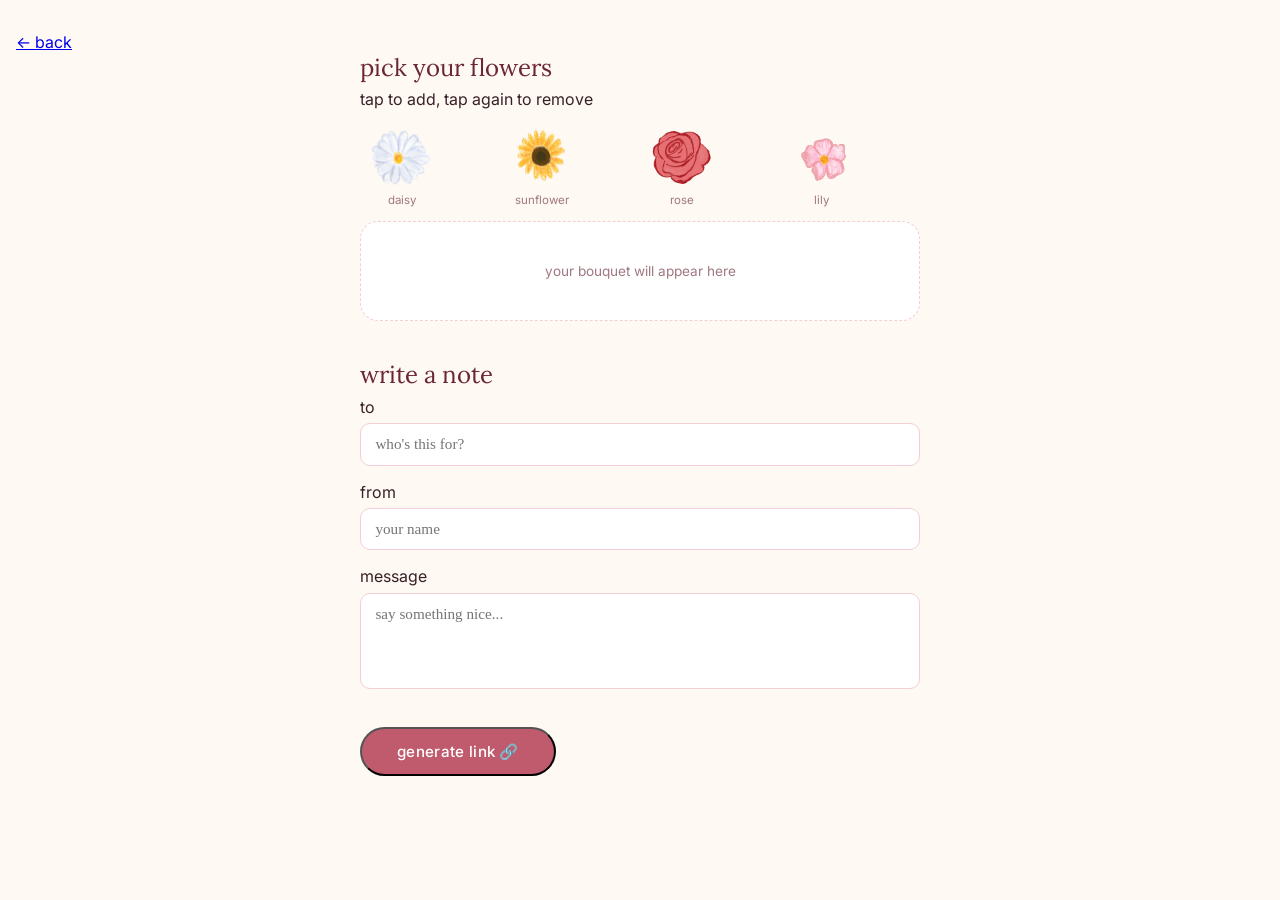
==== bouquet.html @ 5916d431 "initial commit - landing page and bouquet builder" ====
<!DOCTYPE html>
<html lang="en">
<head>
  <meta charset="UTF-8" />
  <meta name="viewport" content="width=device-width, initial-scale=1.0"/>
  <title>make a bouquet — digital flowers</title>
  <link href="https://fonts.googleapis.com/css2?family=Lora:ital,wght@0,400;0,600;1,400&family=Inter:wght@300;400;500&display=swap" rel="stylesheet" />
  <link rel="stylesheet" href="style.css" />
</head>
<body class="builder-page">

  <a href="index.html" class="back-link">← back</a>

  <div class="builder">
    <section class="step">
      <h2>pick your flowers</h2>
      <p class="step-hint">tap to add, tap again to remove</p>
<div class="flower-picker">

  <div class="flower-card" data-flower="daisy">
    <button class="flower-opt" data-flower="daisy">
      <img src="daisy.png.png" alt="daisy" />
      <span>daisy</span>
    </button>
    <div class="flower-controls" hidden>
      <button class="minus-btn" data-flower="daisy">-</button>
      <span class="flower-count" data-flower="daisy">1</span>
      <button class="plus-btn" data-flower="daisy">+</button>
    </div>
  </div>

  <div class="flower-card" data-flower="sunflower">
    <button class="flower-opt" data-flower="sunflower">
      <img src="sunflower.png.png" alt="sunflower" />
      <span>sunflower</span>
    </button>
    <div class="flower-controls" hidden>
      <button class="minus-btn" data-flower="sunflower">-</button>
      <span class="flower-count" data-flower="sunflower">1</span>
      <button class="plus-btn" data-flower="sunflower">+</button>
    </div>
  </div>

  <div class="flower-card" data-flower="rose">
    <button class="flower-opt" data-flower="rose">
      <img src="rose.png.png" alt="rose" />
      <span>rose</span>
    </button>
    <div class="flower-controls" hidden>
      <button class="minus-btn" data-flower="rose">-</button>
      <span class="flower-count" data-flower="rose">1</span>
      <button class="plus-btn" data-flower="rose">+</button>
    </div>
  </div>

  <div class="flower-card" data-flower="lily">
    <button class="flower-opt" data-flower="lily">
      <img src="lily.png.png" alt="lily" />
      <span>lily</span>
    </button>
    <div class="flower-controls" hidden>
      <button class="minus-btn" data-flower="lily">-</button>
      <span class="flower-count" data-flower="lily">1</span>
      <button class="plus-btn" data-flower="lily">+</button>
    </div>
  </div>
</div>
    <div class="bouquet-preview" id="preview">
      <p class="preview-empty" id="empty-msg">your bouquet will appear here </p>
    </div>

    <section class="step">
      <h2>write a note</h2>

      <div class="field">
        <label for="to">to</label>
        <input type="text" id="to" placeholder="who's this for?" maxlength="40"/>
      </div>
      <div class="field">
        <label for="from">from</label>
        <input type="text" id="from" placeholder="your name" maxlength="40"/>
      </div>
      <div class="field">
        <label for="msg">message</label>
        <textarea id="msg" placeholder="say something nice..." maxlength="300" rows="4"></textarea>
      </div>
    </section>

    <section class="step">
      <button class="btn" id="generate-btn">generate link 🔗</button>

      <div class="link-box" id="link-box" hidden>
        <p class="link-label">your bouquet link</p>
        <div class="link-row">
          <input type="text" id="link-output" readonly/>
          <button class="copy-btn" id="copy-btn">copy</button>
        </div>
        <p class="copied-msg" id="copied-msg">copied! 🌸</p>
      </div>
    </section>

  </div>

  <script src="bouquet.js"></script>
</body>
</html>
---- style.css ----
:root {
    --cream: #fef9f2;
    --blush: #f5cdd6;
    --rose: #bf5b6d;
    --deep: #6b2535;
    --text: #382028;
    --muted: #a07880;
    --white: #ffffff;
}
*, *::before, *::after {
  box-sizing: border-box;
  margin: 0;
  padding: 0;
}

body {
    font-family: 'Inter', sans-serif;
    background: var(--cream);
    color: var(--text);
    min-height: 100vh;
    display: flex;
    flex-direction: column;
    align-items: center;
    justify-content: center;
    overflow: hidden;
    position:relative;
}
main {
    text-align: center;
    z-index: 1;
    padding: 2rem;
}
.label {
    font-size: 0.78rem;
    letter-spacing: 0.18em;
    text-transform: uppercase;
    color: var(--muted);
    margin-bottom: 1.3rem;
}

h1{
    font-family: 'Lora', serif;
    font-size: clamp(3rem, 9vw, 6.5rem);
    line-height: 1.08;
    color: var(--deep);
    margin-bottom: 1.4rem;
}
h1 em {
    font-style: italic;
    color: var(--rose);
}
.sub{
    font-size: 1rem;
    color: var(--muted);
    line-height: 1.8;
    margin-bottom: 2.4rem;
    font-weight: 300;
}
.btn {
    display: inline-block;
    text-decoration: none;
    padding: 0.8rem 2.2rem;
    background: var(--rose);
    color: var(--white);
    border-radius: 999px;
    font-family: 'Inter', sans-serif;
    font-size: 0.95rem;
    font-weight: 500;
    letter-spacing: 0.02em;
    transition: transform 0.15s ease, box shadow 0.15s ease;
}
.btn:hover {
    transform: translateY(-2px);
    box-shadow: 0 8px 24px rgba(191, 91, 109, 0.28);
}
.btn:active {
    transform: translateY(0);
}
.bg-flowers {
    position: fixed;
    inset: 0;
    pointer-events: none;
    z-index: 0;
}
.bg-flowers span {
    position: absolute;
    bottom: -4rem;
    left: var(--x);
    font-size: var(--size);
    opacity: 0;
    animation: drift 10s var(--delay) infinite ease-in-out;
}
@keyframes drift {
    0%   { transform: translateY(0) rotate(0deg);   opacity: 0; }
  8%   { opacity: 0.6; }
  92%  { opacity: 0.4; }
  100% { transform: translateY(-115vh) rotate(20deg); opacity: 0; }
}
footer {
    position: fixed;
    bottom: 1.4rem;
    font-size: 0.78rem;
    color: var(--muted);
    z-index: 1;
}
footer a{
    color: var(--rose);
    text-decoration: none;
}
footer a:hover{
    text-decoration: underline;
}

body.builder-page {
    display: block;
    overflow-y: auto;
    align-items: unset;
    justify-content: unset;
    padding: 2rem 1rem 4rem;
}
.backlink {
    display: inline-block;
    color: var(--muted);
    text-decoration: none;
    font-size: 0.85rem;
    margin-bottom: 2rem;
    padding-left: 0.5rem;
    transition: color 0.15s}

.back-link:hover {
    color: var(--rose);
}
.builder {
    max-width: 560px;
    margin: 0 auto;
}
.step {
    margin-bottom: 2.4rem;
}
.step h2{
    font-family: 'Lora', serif;
    font-size: 1.5rem;
    color: var(--deep);
    margin-bottom: 0.4rem;
    font-weight: 400;
}
.flower-picker {
  display: grid;
  grid-template-columns: repeat(4,1fr);
}
.flower-opt { 
    background: transparent;
    border: 1.5 px colid var(--blush);
    border-radius: 14px;
    padding: 0.9rem 0.6rem;
    cursor: pointer;
    display: flex;
    flex-direction: column;
    align-items: center;
    gap: 0.3rem;
    font-size: 1.8rem;
    transition: border-color 0.15s, background 0.15s, transform 0.1s;
}
.flower-opt span {
    font-family: 'Inter', sans-serif;
    font-size: 0.72rem;
    color: var(--muted);
}
.flower-opt:hover {
    border-color: var(--rose);
    transform: translateY(-2px);
}
.flower-opt.selected{
    background: #fdeef1;
    border-color: var(--rose);
}
.bouquet-preview {
    background: var(--white);
    border: 1.5px dashed var(--blush);
    border-radius: 18px;
    min-height: 100px;
    padding: 1.2rem;
    margin-bottom: 2.4rem;
    display: flex;
    flex-wrap: wrap;
    gap: 0.4rem;
    align-items: center;
    justify-content: center;
}
.preview-empty {
    font-size: 0.85rem;
    color: var(--muted);
    text-align: center;
    width: 100%;
    display: block;
}
.preview-flower {
    font-size: 2rem;
    animation: pop 0.2 ease;
}
@keyframes pop{ 
    0%   { transform: scale(0.5); opacity: 0; }
  70%  { transform: scale(1.15); }
  100% { transform: scale(1); opacity: 1; }
}
.field {
    display: flex;
    flex-direction: column;
    gap: 0.4rem;
    margin-bottom: 1rem;
}
.field input,
.field textarea {
    font-family: 'Inter, sanserif';
    font-size: 0.95rem;
    color: var(--white);
    border: 1.5px solid var(--blush);
    border-radius: 10px;
    padding: 0.7rem 0.9rem;
    outline: none;
    resize: none;
    transition: border-color 0.15s;
}
.field input:focus,
.field textarea:focus {
    border-color: var(--rose);
}
.link-box {
    margin-top: 1.4rem;
    background: var(--white);
    border: 1.5px solid var(--blush);
    border-radius: 14px;
    padding: 1.2rem;
}
.link-label {
    font-size: 0.78rem;
    text-transform:uppercase;
    letter-spacing: 0.12em;
    color:var(--muted);
    margin-bottom: 0.7rem;
}
.link-row {
    display: flex
    gap: 0.6rem;
}
.link-row input{
    flex: 1;
    font-family: 'Inter', sans-serif;
    font-size: 0.82rem;
    color: var(--muted);
    background: var(--cream);
    border: 1.5px solid var(--blush);
    border-radius: 8px;
    padding: 0.55rem 0.8rem;
    outline: none;
}
.copy-btn{
    background: var(--rose);
    color: var(--white);
    border: none;
    border-radius: 8px;
    padding: 0.55rem 1rem;
    font-family: 'Inter, sans-serif';
    font-size: 0.85rem;
    cursor: pointer;
    transition: opacity 0.15s ;
}
.copy-btn:hover{
    opacity: 0.85;
}
.copied-msg {
    font-size: 0.8rem;
    color: var(--rose);
    margin-top: 0.6rem;
    opacity:0;
    transition: opacity 0.3s;
}
.copied-msg.visible {
opacity 1;
}
.flower-opt img {
    width: 64px;
    height: 64px;
    object-fit: contain;
}
.preview-flower {
    width: 70px;
    height: 70px;
    object-fit: contain;
    animation: pop 0.2s ease;
}
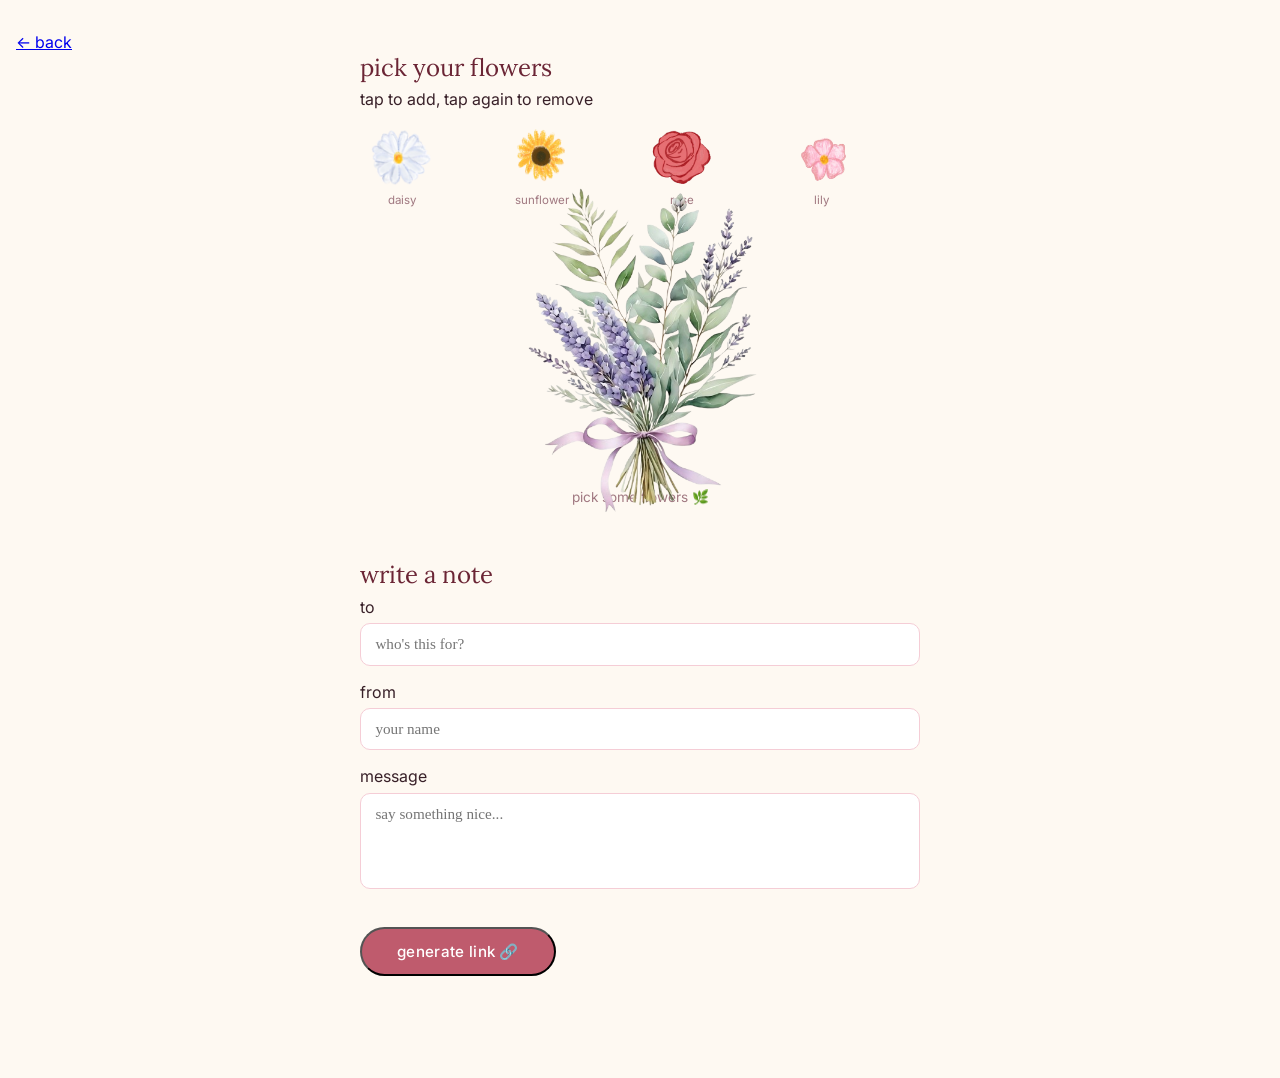
==== commit cfff4bc1: "added leaves to give it a bouquet kinda look" ====
--- a/bouquet.html
+++ b/bouquet.html
@@ -65,8 +65,9 @@
     </div>
   </div>
 </div>
-    <div class="bouquet-preview" id="preview">
-      <p class="preview-empty" id="empty-msg">your bouquet will appear here </p>
+   <div class="bouquet-preview" id="preview">
+  <p class="preview-empty" id="empty-msg">pick some flowers 🌿</p>
+  <img class="greens" src="green.png" alt="greens" />
     </div>
 
     <section class="step">
--- a/style.css
+++ b/style.css
@@ -289,6 +289,41 @@
     object-fit: contain;
     animation: pop 0.2s ease;
 }
-
-
-
+.bouquet-preview {
+    position: relative;
+    min-height: 300px;
+    background: transparent;
+    border: 1.5px; dashed var(--blush);
+    border-radius: 18px;
+    margin-bottom: 2.4rem;
+    display: flex;
+    align-items: flex-end;
+    justify-content: center;
+    padding-bottom: 1rem;
+}
+.greens {
+    position: absolute;
+    bottom: 0;
+    left: 50%;
+    transform: translateX(-50%);
+    width: 260px;
+    pointer-events: none;
+    z-index: 0;
+}
+.flowers-layer {
+    position: absolute;
+    bottom: 80px;
+    left: 50%;
+    transform: translateX(-50%);
+    width: 240px;
+    height: 160px;
+    z-index: 1;
+}
+.flowers-layer .preview-flower {
+    position: absolute;
+    width: 70px;
+    height: 70px;
+    object-fit: contain;
+    animation: pop 0.2s ease;
+}
+
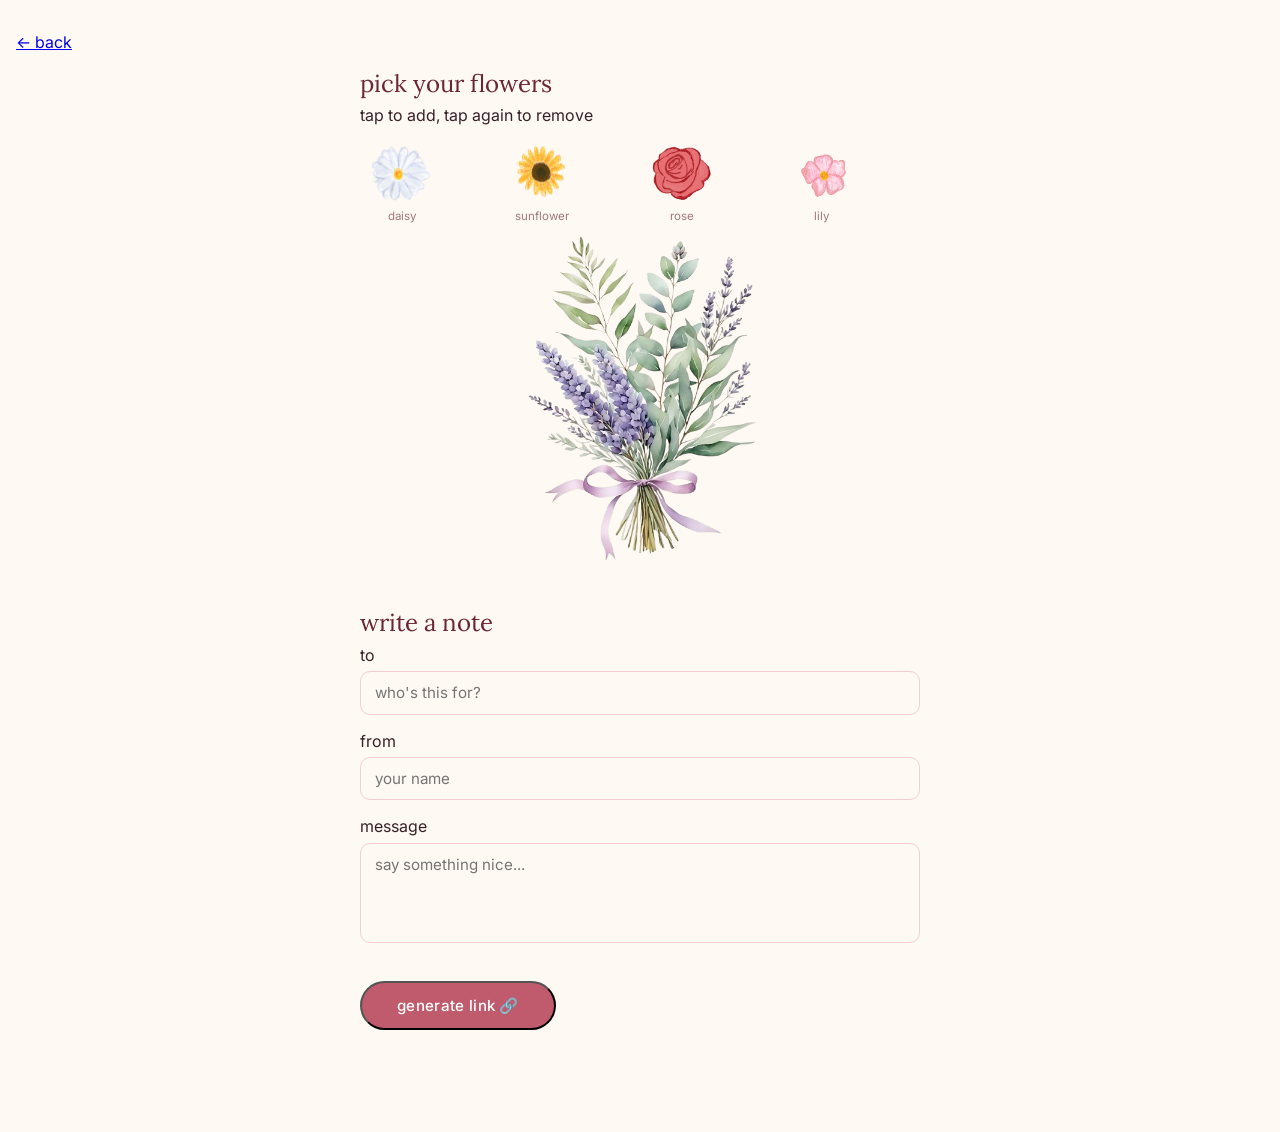
==== commit d5fe07ab: "improved sm css + fixed bugs and preview" ====
--- a/bouquet.html
+++ b/bouquet.html
@@ -66,9 +66,9 @@
   </div>
 </div>
    <div class="bouquet-preview" id="preview">
-  <p class="preview-empty" id="empty-msg">pick some flowers 🌿</p>
-  <img class="greens" src="green.png" alt="greens" />
-    </div>
+  <p class="preview-empty" id="empty-msg"></p>
+   <img class="greens" src="green.png" alt="greens" />
+   </div>
 
     <section class="step">
       <h2>write a note</h2>
--- a/style.css
+++ b/style.css
@@ -136,6 +136,7 @@
 }
 .step {
     margin-bottom: 2.4rem;
+    margin-top: 1rem;
 }
 .step h2{
     font-family: 'Lora', serif;
@@ -180,6 +181,7 @@
     border-radius: 18px;
     min-height: 100px;
     padding: 1.2rem;
+    margin-top: 2rem;
     margin-bottom: 2.4rem;
     display: flex;
     flex-wrap: wrap;
@@ -187,13 +189,6 @@
     align-items: center;
     justify-content: center;
 }
-.preview-empty {
-    font-size: 0.85rem;
-    color: var(--muted);
-    text-align: center;
-    width: 100%;
-    display: block;
-}
 .preview-flower {
     font-size: 2rem;
     animation: pop 0.2 ease;
@@ -211,15 +206,16 @@
 }
 .field input,
 .field textarea {
-    font-family: 'Inter, sanserif';
+    font-family: 'Inter', sanserif;
     font-size: 0.95rem;
-    color: var(--white);
+    color: var(--deep);
     border: 1.5px solid var(--blush);
     border-radius: 10px;
     padding: 0.7rem 0.9rem;
     outline: none;
     resize: none;
     transition: border-color 0.15s;
+    background: var(--cream);
 }
 .field input:focus,
 .field textarea:focus {
@@ -301,6 +297,17 @@
     justify-content: center;
     padding-bottom: 1rem;
 }
+.preview-empty{
+  font-size: 0.85rem;
+  color: var(--muted);
+  text-align: center;
+  width: 100%;
+  display: block;
+  top: 1rem;
+  left: 0;
+  z-index: 2;
+   
+}
 .greens {
     position: absolute;
     bottom: 0;
@@ -312,18 +319,54 @@
 }
 .flowers-layer {
     position: absolute;
-    bottom: 80px;
+    bottom: 70px;
     left: 50%;
     transform: translateX(-50%);
-    width: 240px;
-    height: 160px;
+    width: 260px;
+    height: 180px;
     z-index: 1;
 }
-.flowers-layer .preview-flower {
+ .preview-flower {
     position: absolute;
-    width: 70px;
-    height: 70px;
+    width: 55px;
+    height: 55px;
     object-fit: contain;
     animation: pop 0.2s ease;
 }
-
+body.view-page {
+    display: flex;
+    flex-direction: column;
+    align-items: center;
+    justify-content: center;
+    min-height: 100vh;
+    padding: 2rem 1 rem;
+    gap: 2rem;
+}
+.view-card {
+    background: var(--white);
+    border-radius: 24px;
+    padding: 2.5rem 2rem;
+    max-width: 380px;
+    width: 100%;
+    text-align: center;
+    box-shadow: 0 12px 40px rgba(191, 91, 109, 0.12);
+}
+
+.view-to {
+    font-family: 'Lora', serif;
+    font-size: 1.4rem;
+    color: var(--deep);
+    margin-bottom: 1.5rem;
+}
+.view-msg {
+    font-size: 1rem;
+    color: var(--text);
+    line-height: 1.8;
+    margin: 1.5rem 9;
+    white-space: pre-wrap;
+}
+.view-from {
+    font-size: 0.9rem;
+    color: var(--muted);
+    font-style: italic;
+}
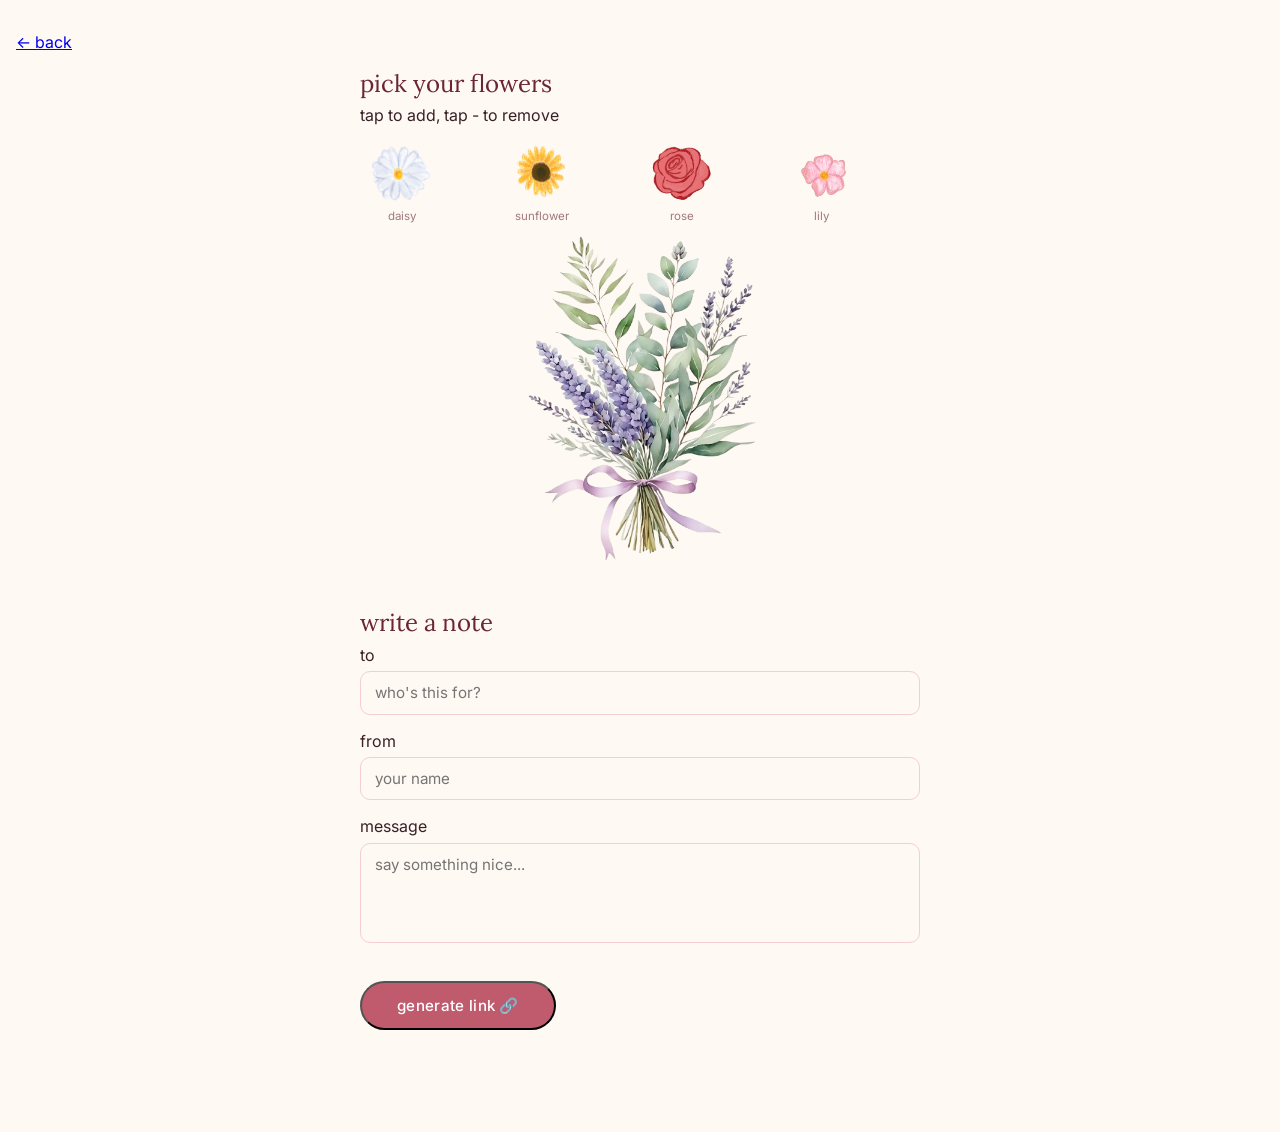
==== commit 47618a38: "improved the design of main landing page + fixed some more bugs" ====
--- a/bouquet.html
+++ b/bouquet.html
@@ -14,7 +14,7 @@
   <div class="builder">
     <section class="step">
       <h2>pick your flowers</h2>
-      <p class="step-hint">tap to add, tap again to remove</p>
+      <p class="step-hint">tap to add, tap - to remove</p>
 <div class="flower-picker">
 
   <div class="flower-card" data-flower="daisy">
@@ -62,6 +62,7 @@
       <button class="minus-btn" data-flower="lily">-</button>
       <span class="flower-count" data-flower="lily">1</span>
       <button class="plus-btn" data-flower="lily">+</button>
+  
     </div>
   </div>
 </div>
@@ -70,7 +71,7 @@
    <img class="greens" src="green.png" alt="greens" />
    </div>
 
-    <section class="step">
+    <section class="step"> 
       <h2>write a note</h2>
 
       <div class="field">
--- a/style.css
+++ b/style.css
@@ -82,18 +82,20 @@
     pointer-events: none;
     z-index: 0;
 }
-.bg-flowers span {
+.bg-flowers img {
     position: absolute;
     bottom: -4rem;
     left: var(--x);
-    font-size: var(--size);
+    width: var(--size);
+    height: var(--size);
+    object-fit: contain;
     opacity: 0;
     animation: drift 10s var(--delay) infinite ease-in-out;
 }
 @keyframes drift {
     0%   { transform: translateY(0) rotate(0deg);   opacity: 0; }
-  8%   { opacity: 0.6; }
-  92%  { opacity: 0.4; }
+  8%   { opacity: 1; }
+  92%  { opacity: 0.85; }
   100% { transform: translateY(-115vh) rotate(20deg); opacity: 0; }
 }
 footer {
@@ -303,6 +305,7 @@
   text-align: center;
   width: 100%;
   display: block;
+  position: absolute;
   top: 1rem;
   left: 0;
   z-index: 2;
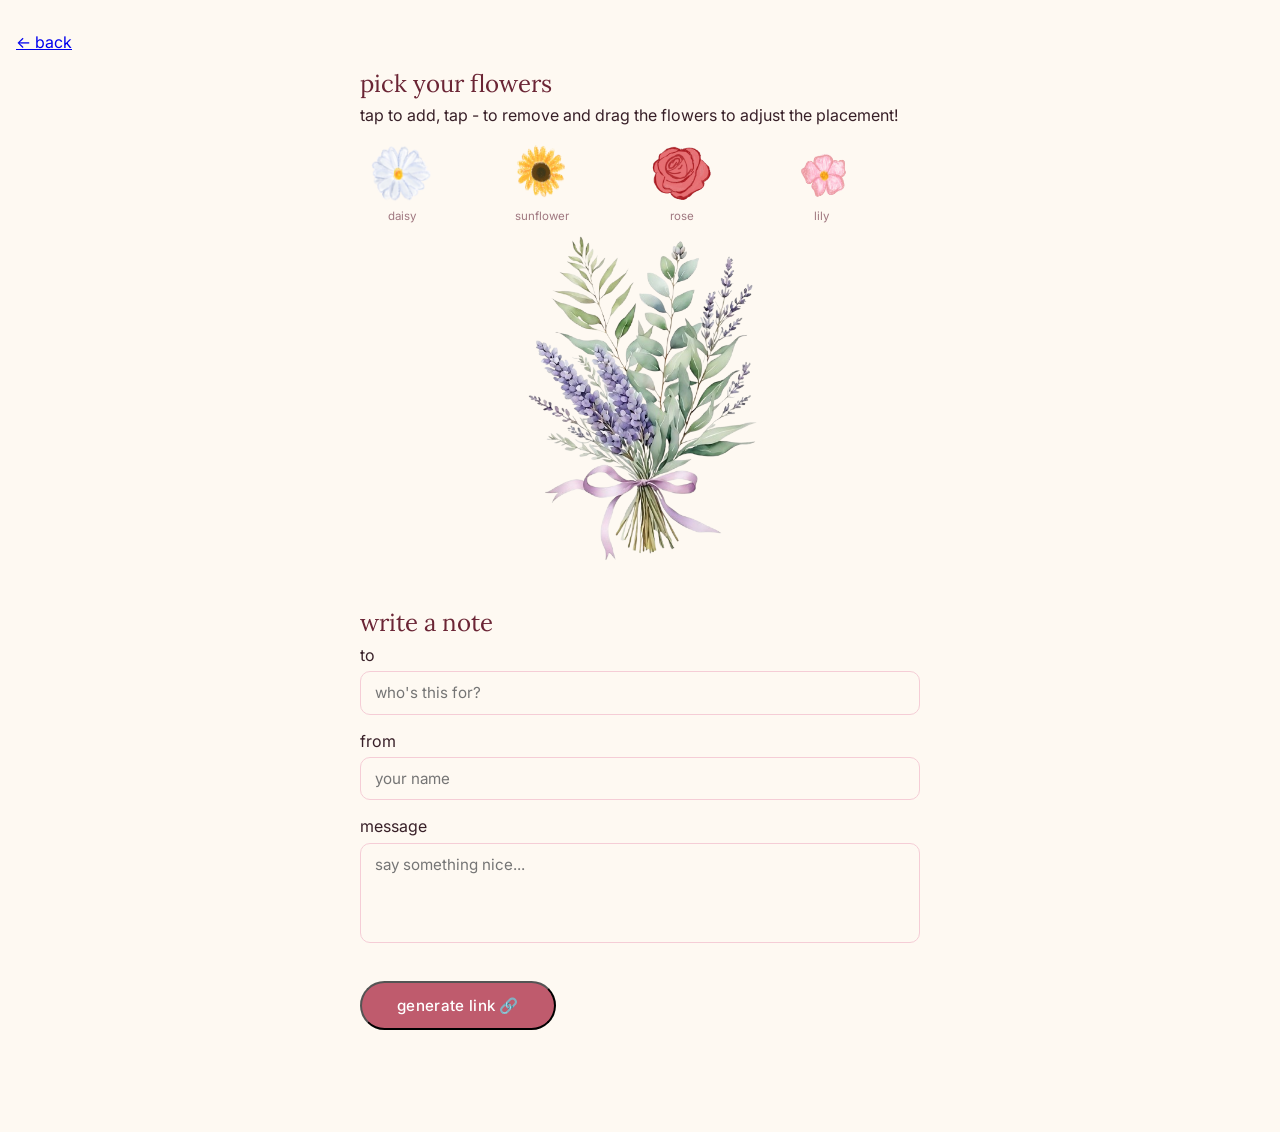
==== commit 741b4adf: "added the flower dragging feature" ====
--- a/bouquet.html
+++ b/bouquet.html
@@ -14,7 +14,7 @@
   <div class="builder">
     <section class="step">
       <h2>pick your flowers</h2>
-      <p class="step-hint">tap to add, tap - to remove</p>
+      <p class="step-hint">tap to add, tap - to remove and drag the flowers to adjust the placement!</p>
 <div class="flower-picker">
 
   <div class="flower-card" data-flower="daisy">
--- a/style.css
+++ b/style.css
@@ -39,18 +39,18 @@
 }
 
 h1{
-    font-family: 'Lora', serif;
+    font-family: 'Cormorant Garamond', serif;
     font-size: clamp(3rem, 9vw, 6.5rem);
     line-height: 1.08;
     color: var(--deep);
     margin-bottom: 1.4rem;
 }
 h1 em {
-    font-style: italic;
+    font-style: normal;
     color: var(--rose);
 }
 .sub{
-    font-size: 1rem;
+    font-size: 1.5rem;
     color: var(--muted);
     line-height: 1.8;
     margin-bottom: 2.4rem;
@@ -84,13 +84,13 @@
 }
 .bg-flowers img {
     position: absolute;
-    bottom: -4rem;
+    bottom: 5vh;
     left: var(--x);
     width: var(--size);
     height: var(--size);
     object-fit: contain;
     opacity: 0;
-    animation: drift 10s var(--delay) infinite ease-in-out;
+    animation: drift 6s var(--delay) infinite ease-in-out;
 }
 @keyframes drift {
     0%   { transform: translateY(0) rotate(0deg);   opacity: 0; }
@@ -342,8 +342,9 @@
     align-items: center;
     justify-content: center;
     min-height: 100vh;
-    padding: 2rem 1 rem;
+    padding: 2rem 1rem;
     gap: 2rem;
+    box-sizing: border-box;
 }
 .view-card {
     background: var(--white);
@@ -353,7 +354,9 @@
     width: 100%;
     text-align: center;
     box-shadow: 0 12px 40px rgba(191, 91, 109, 0.12);
-}
+    margin: auto;
+}
+
 
 .view-to {
     font-family: 'Lora', serif;
@@ -373,3 +376,9 @@
     color: var(--muted);
     font-style: italic;
 }
+.preview-flower.draggable {
+    position: absolute;
+    user-select: none;
+    -webkit-user-select: none;
+    touch-action: none;
+}
